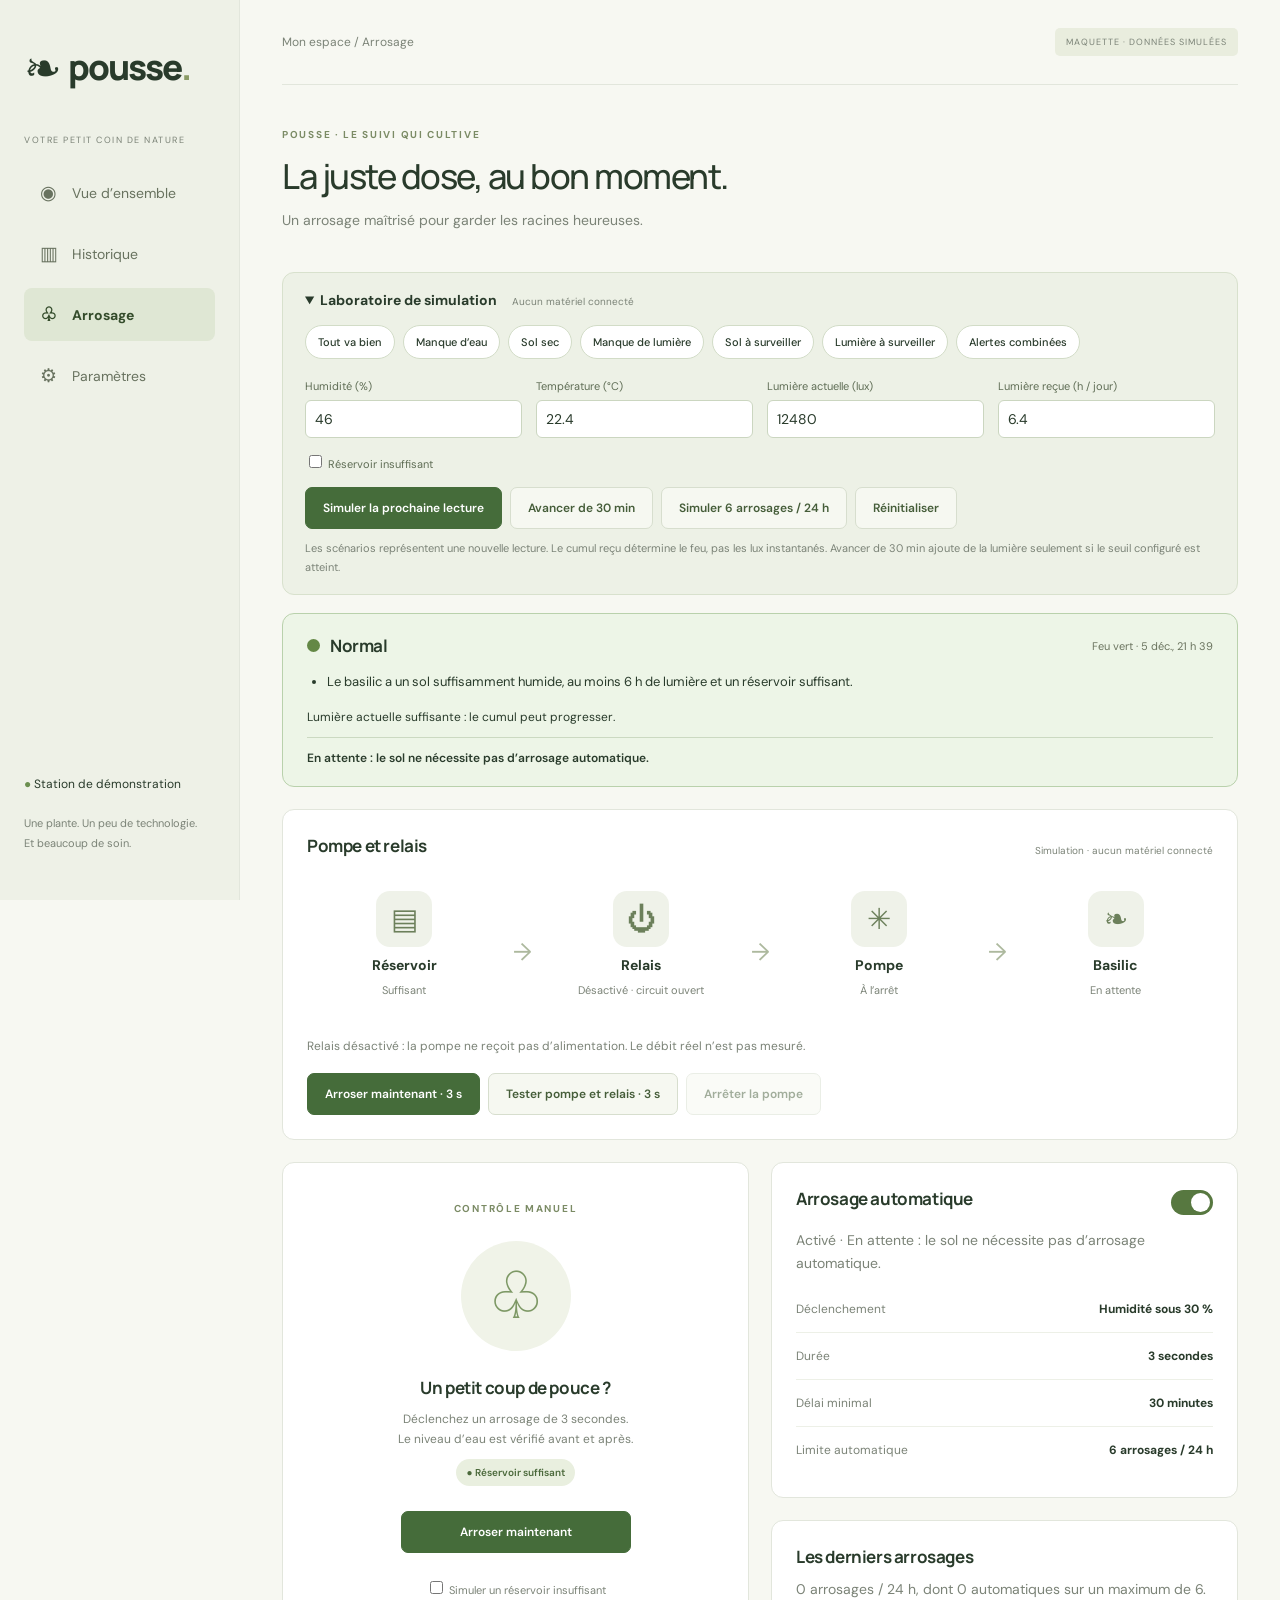
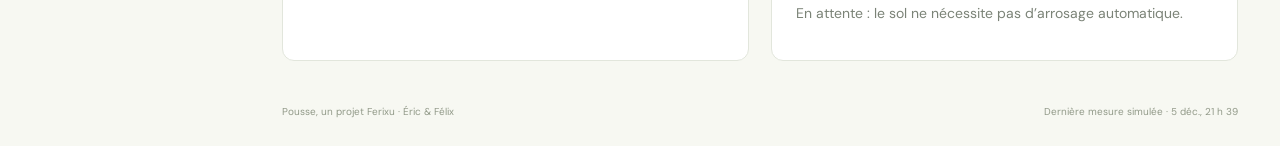
==== maquette/arrosage.html @ beaac953 "Maquette" ====
<!doctype html><html lang="fr-CA"><head><meta charset="utf-8"><meta name="viewport" content="width=device-width, initial-scale=1"><title>Pousse · Arrosage</title><link rel="stylesheet" href="style.css"><script src="simulation.js" defer></script><script src="app.js" defer></script></head><body><aside><a class="brand" href="index.html"><span>❧</span> pousse<span class="brand-dot">.</span></a><div class="workspace">VOTRE PETIT COIN DE NATURE</div><nav><a href="index.html" ><span>◉</span>Vue d’ensemble</a><a href="historique.html" ><span>▥</span>Historique</a><a href="arrosage.html" aria-current=page><span>♧</span>Arrosage</a><a href="parametres.html" ><span>⚙</span>Paramètres</a></nav><div class="aside-bottom"><span class="online">●</span> Station de démonstration<p>Une plante. Un peu de technologie.<br>Et beaucoup de soin.</p></div></aside><main><header><span>Mon espace / Arrosage</span><span class="demo">MAQUETTE · DONNÉES SIMULÉES</span></header><div class="heading"><div><span class="eyebrow">POUSSE · LE SUIVI QUI CULTIVE</span><h1>La juste dose, au bon moment.</h1><p>Un arrosage maîtrisé pour garder les racines heureuses.</p></div></div><div class="two"><section class="card watering"><span class="eyebrow">CONTRÔLE MANUEL</span><div class="water-icon">♧</div><h2>Un petit coup de pouce ?</h2><p>Déclenchez un arrosage de 3 secondes.<br>Le niveau d’eau est vérifié avant et après.</p><span class="pill" id="water-state">● Réservoir suffisant</span><button class="button primary" id="water">Arroser maintenant</button><label class="demo-control"><input type="checkbox" id="empty"> Simuler un réservoir insuffisant</label></section><div class="stack"><section class="card"><div class="section-head"><h2>Arrosage automatique</h2><label class="switch"><input type="checkbox" id="auto" checked><span></span><b class="sr">Activer le mode automatique</b></label></div><p id="auto-label">Activé · votre plante est accompagnée.</p><div class="rule"><span>Déclenchement</span><b>Humidité sous 30 %</b></div><div class="rule"><span>Durée</span><b>3 secondes</b></div><div class="rule"><span>Délai minimal</span><b>30 minutes</b></div><div class="rule"><span>Limite automatique</span><b>6 arrosages / 24 h</b></div></section><section class="card"><h2>Les derniers arrosages</h2><div class="rule"><span>Aujourd’hui, 14:30 · automatique</span><b>3 s</b></div><div class="rule"><span>Aujourd’hui, 09:10 · automatique</span><b>3 s</b></div><p id="watering-summary">2 arrosages dans les dernières 24 h.<br>Délai écoulé · prochain arrosage automatique possible.</p></section></div></div><footer><span>Pousse, un projet Ferixu · Éric & Félix</span><span>Dernière mesure simulée · 23 octobre 2026, 18:00</span></footer></main><div id="toast" role="status" aria-live="polite"></div></body></html>
---- maquette/style.css ----
@import url('https://fonts.googleapis.com/css2?family=DM+Sans:wght@400;500;600;700&family=Manrope:wght@400;500;600;700;800&display=swap');
:root{--bg:#f7f8f2;--ink:#293b2b;--muted:#7b8377;--line:#e2e6dc;--green:#456c3a}*{box-sizing:border-box}body{margin:0;background:var(--bg);color:var(--ink);font:14px 'DM Sans',Arial,sans-serif}aside{position:fixed;inset:0 auto 0 0;width:240px;background:#eef1e7;border-right:1px solid var(--line);padding:36px 24px;display:flex;flex-direction:column}.brand{text-decoration:none;color:var(--ink);font:800 35px Manrope,Arial;letter-spacing:-2px;display:flex;align-items:center;gap:8px}.brand>span:first-child{font-size:45px;font-weight:400}.brand-dot{color:#8a9b65;margin-left:-8px}.workspace{font-size:9px;letter-spacing:1.5px;margin:36px 0 20px;color:var(--muted)}nav{display:grid;gap:8px}nav a{padding:14px 16px;color:#68725f;text-decoration:none;border-radius:8px;display:flex;gap:12px;align-items:center}nav a[aria-current]{background:#dfe7d4;color:#344c2b;font-weight:700}nav a:hover{background:#e4e9dc}nav span{font-size:19px;width:20px}.aside-bottom{margin-top:auto;font-size:12px}.aside-bottom p{font-size:11px;line-height:1.8;color:var(--muted);margin-top:22px}.online{color:#6b8f50}main{margin-left:240px;padding:0 42px;max-width:1700px}header{height:85px;border-bottom:1px solid var(--line);display:flex;justify-content:space-between;align-items:center;color:var(--muted);font-size:12px}.demo{font-size:9px;letter-spacing:1px;background:#e9edde;padding:8px 11px;border-radius:5px}.heading{padding:39px 0 29px}.eyebrow{font-size:10px;font-weight:700;letter-spacing:1.7px;color:#7b8b65}h1{font:500 clamp(26px,2.7vw,39px)/1.25 Manrope,Arial;letter-spacing:-1.5px;margin:12px 0}p{color:var(--muted);line-height:1.7;margin:10px 0}h2{font:700 17px Manrope,Arial;letter-spacing:-.4px;margin:0 0 9px}.overview{display:grid;grid-template-columns:1fr 1.15fr;gap:22px}.plant-card{background:#e6ebd9;border:1px solid #dce3ce;border-radius:14px;position:relative;min-height:340px;padding:28px;overflow:hidden}.plant-card h2{font-size:24px;margin:12px 0 18px}.plant-card p{font-size:13px;margin-top:23px;position:relative;z-index:1}.plant-card svg{position:absolute;width:65%;height:100%;right:-20px;bottom:5px}.plant-card>div:first-child{position:relative;z-index:1}.plant-bottom{position:absolute;bottom:0;left:0;right:0;padding:15px 25px;background:#dfe6d1;display:flex;justify-content:space-between;font-size:10px;color:#6f7d60}.pill{display:inline-block;font-size:10px;font-weight:600;background:#e9efdf;color:#4b693b;padding:7px 10px;border-radius:20px}.plant-card .pill{background:#f4f6eb}.metrics{display:grid;grid-template-columns:1fr 1fr;gap:18px}.card{background:#fff;border:1px solid var(--line);border-radius:12px;padding:24px;min-width:0}.label{color:#747f6c;font-size:12px;display:block}.metrics strong{display:block;font:500 36px Manrope,Arial;letter-spacing:-1.5px;margin:14px 0 10px}.metrics strong small{font-size:17px;letter-spacing:0;color:#89917f}.metrics strong.word{font-size:25px;margin:22px 0 17px}.metrics p{font-size:10px;margin-bottom:0}.meter{height:6px;background:#eef1e8;border-radius:4px;overflow:hidden}.meter i{height:100%;display:block;background:#869c67;border-radius:4px}.two{display:grid;grid-template-columns:1fr 1fr;gap:22px;margin-top:22px}.section-head{display:flex;justify-content:space-between;align-items:center;gap:12px}.section-head>span{font-size:10px;color:var(--muted)}.sun-total{display:flex;align-items:center;gap:14px;margin:22px 0;color:#96a370}.sun-total b{font:500 28px Manrope,Arial;color:var(--ink)}.sun-total span{font-size:11px;color:var(--muted)}.two>.card>p{font-size:12px}.button{font:600 12px 'DM Sans',Arial;border:1px solid #d7dece;background:#f6f8f1;border-radius:7px;padding:12px 17px;color:#455d39;text-decoration:none;cursor:pointer;display:inline-block}.button:hover{background:#e8efdf}.primary{background:var(--green);color:#fff;border-color:var(--green)}.primary:hover{background:#36572d}button:disabled{opacity:.5;cursor:wait}footer{display:flex;justify-content:space-between;font-size:10px;color:#919988;padding:28px 0;margin-top:16px}a:focus-visible,button:focus-visible,input:focus-visible{outline:3px solid #b28c54;outline-offset:4px}.chart{margin-top:20px}.chart svg{width:100%;display:block;margin-top:12px}.legend{display:flex;gap:20px;color:#537743;font-size:11px}.legend .orange{color:#c88b5c}.toolbar{margin-bottom:20px}.toolbar>span{font-size:12px}.history{grid-template-columns:1.2fr 1fr}.bars{height:195px;display:flex;align-items:flex-end;justify-content:space-between;gap:8px;padding-top:15px}.bars>div{display:flex;align-items:center;flex-direction:column;gap:8px;flex:1;font-size:10px;color:var(--muted)}.bars i{background:#b8c79c;width:65%;border-radius:4px 4px 0 0}.bars>div:last-child i{background:#587943}.stack{display:grid;gap:22px}.watering{text-align:center;padding-top:35px}.water-icon{font-size:65px;color:#7d9865;background:#f0f3e8;width:110px;height:110px;line-height:110px;margin:25px auto;border-radius:50%}.watering .primary{display:block;margin:25px auto 20px;min-width:230px}.demo-control{font-size:11px;color:var(--muted);display:block;margin-top:25px}.rule{display:flex;justify-content:space-between;gap:16px;align-items:center;padding:15px 0;border-bottom:1px solid #edf0e7;font-size:12px}.rule:last-child{border:0}.rule>span{color:var(--muted)}.rule p{margin:5px 0 0;font-size:11px}.switch input{position:absolute;opacity:0}.switch>span{display:block;width:42px;height:25px;background:#b7beb0;border-radius:20px;padding:3px;cursor:pointer}.switch>span:before{content:'';display:block;background:white;width:19px;height:19px;border-radius:50%;transition:transform .2s}.switch input:checked+span{background:#577840}.switch input:checked+span:before{transform:translateX(17px)}.switch input:focus-visible+span{outline:3px solid #b28c54}.sr{position:absolute;width:1px;height:1px;overflow:hidden;clip:rect(0,0,0,0)}form label{display:block;font-size:13px;margin:25px 0}form label span{float:right;color:var(--muted);font-size:10px}form input{display:block;width:100%;border:1px solid #dce2d4;border-radius:6px;padding:13px;margin-top:10px;font:16px 'DM Sans';color:var(--ink);background:#fafbf7}form button{margin-top:8px}.traffic{display:flex;gap:10px;justify-content:center;margin-top:18px}.traffic i{width:18px;height:18px;background:#e2e5df;border-radius:50%}.traffic i.active:nth-child(1){background:#648846}.traffic i.active:nth-child(2){background:#e2ba56}.traffic i.active:nth-child(3){background:#c76951}#toast{position:fixed;bottom:25px;left:calc(50% + 100px);transform:translateX(-50%);background:#293b2b;color:white;border-radius:8px;padding:15px 22px;max-width:90vw;box-shadow:0 5px 25px #20301822;display:none;z-index:10}#toast.visible{display:block}@media(min-width:1500px){main{padding:0 65px}.plant-card{min-height:370px}}@media(max-width:1100px){aside{width:205px;padding:28px 18px}main{margin-left:205px;padding:0 25px}.overview{grid-template-columns:1fr}.plant-card{min-height:300px}.plant-card svg{width:50%}.metrics{grid-template-columns:repeat(4,1fr)}.metrics .card{padding:17px}.metrics strong{font-size:28px}.metrics strong.word{font-size:19px}.history{grid-template-columns:1fr}.sun-total{flex-wrap:wrap}.two .section-head{flex-wrap:wrap}}@media(max-width:720px){aside{position:static;width:100%;padding:14px 20px;border-right:0;border-bottom:1px solid var(--line)}.brand{font-size:27px}.brand>span:first-child{font-size:30px}.workspace,.aside-bottom{display:none}nav{display:flex;gap:4px;justify-content:space-between;margin-top:14px}nav a{padding:10px 7px;font-size:11px;gap:5px}nav span{font-size:14px;width:auto}main{margin-left:0;padding:0 18px}header{height:60px;font-size:10px}.demo{font-size:7px;padding:6px}.heading{padding:26px 0}h1{font-size:29px;letter-spacing:-1px}.heading p{font-size:12px}.metrics{grid-template-columns:1fr 1fr}.two{grid-template-columns:1fr}.plant-card{padding:22px;min-height:330px}.plant-card svg{width:70%;right:-45px}.plant-card h2{font-size:22px}.plant-bottom{padding:14px;font-size:9px}.card{padding:20px}footer{gap:15px;font-size:9px;line-height:1.5}#toast{left:50%;width:max-content}.toolbar{align-items:flex-start}.sun-total span{font-size:10px}}
@media(prefers-reduced-motion:reduce){*{transition:none!important}}
.simulator{background:#edf1e6;border:1px solid #d8e1cd;border-radius:12px;padding:18px 22px;margin-bottom:18px}.simulator summary{cursor:pointer;font-weight:700}.simulator summary span{font-size:10px;color:var(--muted);font-weight:400;margin-left:12px}.scenario-buttons,.sim-actions{display:flex;flex-wrap:wrap;gap:8px;margin-top:16px}.scenario-buttons button{border:1px solid #d2dcc7;background:#fff;padding:9px 12px;border-radius:20px;color:var(--ink);font:500 11px 'DM Sans',Arial;cursor:pointer}.scenario-buttons button:hover{background:#dce7d0}.sim-fields{display:grid;grid-template-columns:repeat(4,1fr);gap:14px;margin-top:20px}.sim-fields label{font-size:11px;color:#5f6d55}.sim-fields input[type=number]{width:100%;display:block;padding:9px;margin-top:7px;border:1px solid #cbd6c0;background:#fff;border-radius:6px;color:var(--ink);font:14px 'DM Sans',Arial}.sim-check{grid-column:1/-1}.simulator>p{font-size:11px;margin-bottom:0}.state-banner{border:1px solid #b9d1ac;background:#edf5e7;border-radius:12px;padding:20px 24px;margin-bottom:22px}.state-title{display:flex;gap:10px;align-items:center;flex-wrap:wrap}.state-title h2{margin:0}.state-title>span:last-child{margin-left:auto;font-size:11px;color:#6b745f}.state-dot{width:13px;height:13px;border-radius:50%;background:#648846}.state-banner ul{padding-left:20px;font-size:13px;line-height:1.8}.state-banner p{font-size:12px;color:inherit}.pump-state{font-size:12px;border-top:1px solid #cbd9c1;padding-top:12px;font-weight:600}body[data-state=red] .state-banner{background:#fff0eb;border-color:#e5b5a6}body[data-state=red] .state-dot{background:#c36147}body[data-state=yellow] .state-banner{background:#fff8df;border-color:#e0ce8b}body[data-state=yellow] .state-dot{background:#cba338}body[data-state=red] .plant-card{background:#f1dfd3;border-color:#e3cabd}body[data-state=red] .plant-card .pill{background:#ffe9df;color:#9c4835}body[data-state=red] .plant-bottom{background:#e9d4c5}body[data-state=red] .plant-card svg{filter:saturate(.6)}body[data-state=yellow] .plant-card{background:#f0edd4}body[data-state=yellow] .plant-card .pill{background:#fff6d2;color:#86661f}body[data-state=yellow] .plant-bottom{background:#e8e2bf}.button:disabled{cursor:not-allowed}@media(max-width:720px){.sim-fields{grid-template-columns:1fr 1fr}.state-title>span:last-child{margin-left:0;width:100%}.simulator{padding:16px}.sim-actions .button{flex:1}.state-banner{padding:18px}}
.actuators{margin-bottom:22px}.actuator-circuit{display:flex;align-items:center;justify-content:space-between;gap:12px;margin:25px 0}.actuator-node{display:flex;flex-direction:column;align-items:center;text-align:center;gap:9px;flex:1}.actuator-node>span:last-child{font-size:11px;color:var(--muted);min-height:28px}.actuator-icon{font-size:29px;background:#eff2e9;color:#6c805b;width:56px;height:56px;line-height:56px;border-radius:14px}.circuit-link{color:#adb99e;font-size:24px}.actuators>p{font-size:12px}.actuators[data-running=true] .circuit-link{color:#477a3b}.actuators[data-running=true] .actuator-icon{background:#dcebd1;color:#416b32}.actuators[data-running=true] .rotor{animation:pump-spin 1.5s linear infinite}.actuators[data-blocked=true] #tank-state,.actuators[data-blocked=true] #pump-state{color:#ad503b}.actuators[data-blocked=true] .circuit-link{color:#c6a59b}@keyframes pump-spin{to{transform:rotate(360deg)}}@media(max-width:720px){.actuator-circuit{gap:3px}.actuator-node b{font-size:12px}.actuator-node>span:last-child{font-size:9px}.circuit-link{font-size:16px}.actuator-icon{width:42px;height:42px;line-height:42px;font-size:24px}}@media(prefers-reduced-motion:reduce){.actuators .rotor{animation:none!important}}
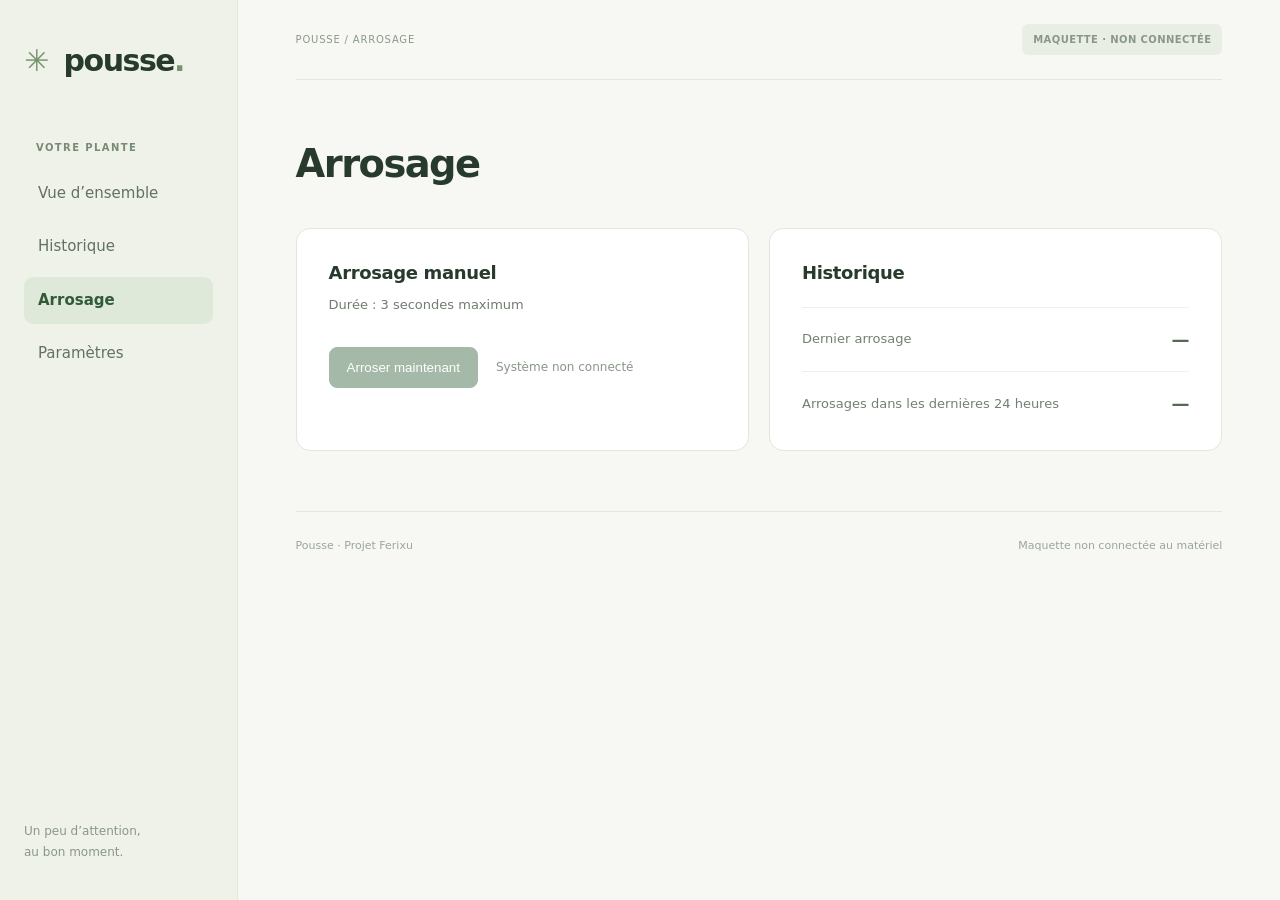
==== commit 7e0c648d: "Nouvelle maquette" ====
--- a/maquette/arrosage.html
+++ b/maquette/arrosage.html
@@ -1 +1,3 @@
-<!doctype html><html lang="fr-CA"><head><meta charset="utf-8"><meta name="viewport" content="width=device-width, initial-scale=1"><title>Pousse · Arrosage</title><link rel="stylesheet" href="style.css"><script src="simulation.js" defer></script><script src="app.js" defer></script></head><body><aside><a class="brand" href="index.html"><span>❧</span> pousse<span class="brand-dot">.</span></a><div class="workspace">VOTRE PETIT COIN DE NATURE</div><nav><a href="index.html" ><span>◉</span>Vue d’ensemble</a><a href="historique.html" ><span>▥</span>Historique</a><a href="arrosage.html" aria-current=page><span>♧</span>Arrosage</a><a href="parametres.html" ><span>⚙</span>Paramètres</a></nav><div class="aside-bottom"><span class="online">●</span> Station de démonstration<p>Une plante. Un peu de technologie.<br>Et beaucoup de soin.</p></div></aside><main><header><span>Mon espace / Arrosage</span><span class="demo">MAQUETTE · DONNÉES SIMULÉES</span></header><div class="heading"><div><span class="eyebrow">POUSSE · LE SUIVI QUI CULTIVE</span><h1>La juste dose, au bon moment.</h1><p>Un arrosage maîtrisé pour garder les racines heureuses.</p></div></div><div class="two"><section class="card watering"><span class="eyebrow">CONTRÔLE MANUEL</span><div class="water-icon">♧</div><h2>Un petit coup de pouce ?</h2><p>Déclenchez un arrosage de 3 secondes.<br>Le niveau d’eau est vérifié avant et après.</p><span class="pill" id="water-state">● Réservoir suffisant</span><button class="button primary" id="water">Arroser maintenant</button><label class="demo-control"><input type="checkbox" id="empty"> Simuler un réservoir insuffisant</label></section><div class="stack"><section class="card"><div class="section-head"><h2>Arrosage automatique</h2><label class="switch"><input type="checkbox" id="auto" checked><span></span><b class="sr">Activer le mode automatique</b></label></div><p id="auto-label">Activé · votre plante est accompagnée.</p><div class="rule"><span>Déclenchement</span><b>Humidité sous 30 %</b></div><div class="rule"><span>Durée</span><b>3 secondes</b></div><div class="rule"><span>Délai minimal</span><b>30 minutes</b></div><div class="rule"><span>Limite automatique</span><b>6 arrosages / 24 h</b></div></section><section class="card"><h2>Les derniers arrosages</h2><div class="rule"><span>Aujourd’hui, 14:30 · automatique</span><b>3 s</b></div><div class="rule"><span>Aujourd’hui, 09:10 · automatique</span><b>3 s</b></div><p id="watering-summary">2 arrosages dans les dernières 24 h.<br>Délai écoulé · prochain arrosage automatique possible.</p></section></div></div><footer><span>Pousse, un projet Ferixu · Éric & Félix</span><span>Dernière mesure simulée · 23 octobre 2026, 18:00</span></footer></main><div id="toast" role="status" aria-live="polite"></div></body></html>+<!doctype html>
+<html lang="fr-CA"><head><meta charset="utf-8"><meta name="viewport" content="width=device-width, initial-scale=1"><title>Pousse · Arrosage</title><link rel="stylesheet" href="style.css"></head>
+<body><aside><a class="brand" href="index.html"><span>✳</span> pousse<span class="brand-dot">.</span></a><p class="nav-label">VOTRE PLANTE</p><nav aria-label="Navigation principale"><a href="index.html">Vue d’ensemble</a><a href="historique.html">Historique</a><a href="arrosage.html" aria-current="page">Arrosage</a><a href="parametres.html">Paramètres</a></nav><div class="aside-bottom">Un peu d’attention,<br>au bon moment.</div></aside><main><header><span>POUSSE / ARROSAGE</span><span class="demo">MAQUETTE · NON CONNECTÉE</span></header><div class="heading"><div><h1>Arrosage</h1></div></div><div class="watering-layout"><section class="card watering-action"><h2>Arrosage manuel</h2><p>Durée : 3 secondes maximum</p><div class="watering-controls"><button class="button primary" disabled>Arroser maintenant</button><span class="watering-offline">Système non connecté</span></div></section><section class="card watering-activity"><h2>Historique</h2><div class="activity-row"><span>Dernier arrosage</span><strong>—</strong></div><div class="activity-row"><span>Arrosages dans les dernières 24 heures</span><strong>—</strong></div></section></div><footer>Pousse · Projet Ferixu <span>Maquette non connectée au matériel</span></footer></main></body></html>
--- a/maquette/style.css
+++ b/maquette/style.css
@@ -1,5 +1,4 @@
-@import url('https://fonts.googleapis.com/css2?family=DM+Sans:wght@400;500;600;700&family=Manrope:wght@400;500;600;700;800&display=swap');
-:root{--bg:#f7f8f2;--ink:#293b2b;--muted:#7b8377;--line:#e2e6dc;--green:#456c3a}*{box-sizing:border-box}body{margin:0;background:var(--bg);color:var(--ink);font:14px 'DM Sans',Arial,sans-serif}aside{position:fixed;inset:0 auto 0 0;width:240px;background:#eef1e7;border-right:1px solid var(--line);padding:36px 24px;display:flex;flex-direction:column}.brand{text-decoration:none;color:var(--ink);font:800 35px Manrope,Arial;letter-spacing:-2px;display:flex;align-items:center;gap:8px}.brand>span:first-child{font-size:45px;font-weight:400}.brand-dot{color:#8a9b65;margin-left:-8px}.workspace{font-size:9px;letter-spacing:1.5px;margin:36px 0 20px;color:var(--muted)}nav{display:grid;gap:8px}nav a{padding:14px 16px;color:#68725f;text-decoration:none;border-radius:8px;display:flex;gap:12px;align-items:center}nav a[aria-current]{background:#dfe7d4;color:#344c2b;font-weight:700}nav a:hover{background:#e4e9dc}nav span{font-size:19px;width:20px}.aside-bottom{margin-top:auto;font-size:12px}.aside-bottom p{font-size:11px;line-height:1.8;color:var(--muted);margin-top:22px}.online{color:#6b8f50}main{margin-left:240px;padding:0 42px;max-width:1700px}header{height:85px;border-bottom:1px solid var(--line);display:flex;justify-content:space-between;align-items:center;color:var(--muted);font-size:12px}.demo{font-size:9px;letter-spacing:1px;background:#e9edde;padding:8px 11px;border-radius:5px}.heading{padding:39px 0 29px}.eyebrow{font-size:10px;font-weight:700;letter-spacing:1.7px;color:#7b8b65}h1{font:500 clamp(26px,2.7vw,39px)/1.25 Manrope,Arial;letter-spacing:-1.5px;margin:12px 0}p{color:var(--muted);line-height:1.7;margin:10px 0}h2{font:700 17px Manrope,Arial;letter-spacing:-.4px;margin:0 0 9px}.overview{display:grid;grid-template-columns:1fr 1.15fr;gap:22px}.plant-card{background:#e6ebd9;border:1px solid #dce3ce;border-radius:14px;position:relative;min-height:340px;padding:28px;overflow:hidden}.plant-card h2{font-size:24px;margin:12px 0 18px}.plant-card p{font-size:13px;margin-top:23px;position:relative;z-index:1}.plant-card svg{position:absolute;width:65%;height:100%;right:-20px;bottom:5px}.plant-card>div:first-child{position:relative;z-index:1}.plant-bottom{position:absolute;bottom:0;left:0;right:0;padding:15px 25px;background:#dfe6d1;display:flex;justify-content:space-between;font-size:10px;color:#6f7d60}.pill{display:inline-block;font-size:10px;font-weight:600;background:#e9efdf;color:#4b693b;padding:7px 10px;border-radius:20px}.plant-card .pill{background:#f4f6eb}.metrics{display:grid;grid-template-columns:1fr 1fr;gap:18px}.card{background:#fff;border:1px solid var(--line);border-radius:12px;padding:24px;min-width:0}.label{color:#747f6c;font-size:12px;display:block}.metrics strong{display:block;font:500 36px Manrope,Arial;letter-spacing:-1.5px;margin:14px 0 10px}.metrics strong small{font-size:17px;letter-spacing:0;color:#89917f}.metrics strong.word{font-size:25px;margin:22px 0 17px}.metrics p{font-size:10px;margin-bottom:0}.meter{height:6px;background:#eef1e8;border-radius:4px;overflow:hidden}.meter i{height:100%;display:block;background:#869c67;border-radius:4px}.two{display:grid;grid-template-columns:1fr 1fr;gap:22px;margin-top:22px}.section-head{display:flex;justify-content:space-between;align-items:center;gap:12px}.section-head>span{font-size:10px;color:var(--muted)}.sun-total{display:flex;align-items:center;gap:14px;margin:22px 0;color:#96a370}.sun-total b{font:500 28px Manrope,Arial;color:var(--ink)}.sun-total span{font-size:11px;color:var(--muted)}.two>.card>p{font-size:12px}.button{font:600 12px 'DM Sans',Arial;border:1px solid #d7dece;background:#f6f8f1;border-radius:7px;padding:12px 17px;color:#455d39;text-decoration:none;cursor:pointer;display:inline-block}.button:hover{background:#e8efdf}.primary{background:var(--green);color:#fff;border-color:var(--green)}.primary:hover{background:#36572d}button:disabled{opacity:.5;cursor:wait}footer{display:flex;justify-content:space-between;font-size:10px;color:#919988;padding:28px 0;margin-top:16px}a:focus-visible,button:focus-visible,input:focus-visible{outline:3px solid #b28c54;outline-offset:4px}.chart{margin-top:20px}.chart svg{width:100%;display:block;margin-top:12px}.legend{display:flex;gap:20px;color:#537743;font-size:11px}.legend .orange{color:#c88b5c}.toolbar{margin-bottom:20px}.toolbar>span{font-size:12px}.history{grid-template-columns:1.2fr 1fr}.bars{height:195px;display:flex;align-items:flex-end;justify-content:space-between;gap:8px;padding-top:15px}.bars>div{display:flex;align-items:center;flex-direction:column;gap:8px;flex:1;font-size:10px;color:var(--muted)}.bars i{background:#b8c79c;width:65%;border-radius:4px 4px 0 0}.bars>div:last-child i{background:#587943}.stack{display:grid;gap:22px}.watering{text-align:center;padding-top:35px}.water-icon{font-size:65px;color:#7d9865;background:#f0f3e8;width:110px;height:110px;line-height:110px;margin:25px auto;border-radius:50%}.watering .primary{display:block;margin:25px auto 20px;min-width:230px}.demo-control{font-size:11px;color:var(--muted);display:block;margin-top:25px}.rule{display:flex;justify-content:space-between;gap:16px;align-items:center;padding:15px 0;border-bottom:1px solid #edf0e7;font-size:12px}.rule:last-child{border:0}.rule>span{color:var(--muted)}.rule p{margin:5px 0 0;font-size:11px}.switch input{position:absolute;opacity:0}.switch>span{display:block;width:42px;height:25px;background:#b7beb0;border-radius:20px;padding:3px;cursor:pointer}.switch>span:before{content:'';display:block;background:white;width:19px;height:19px;border-radius:50%;transition:transform .2s}.switch input:checked+span{background:#577840}.switch input:checked+span:before{transform:translateX(17px)}.switch input:focus-visible+span{outline:3px solid #b28c54}.sr{position:absolute;width:1px;height:1px;overflow:hidden;clip:rect(0,0,0,0)}form label{display:block;font-size:13px;margin:25px 0}form label span{float:right;color:var(--muted);font-size:10px}form input{display:block;width:100%;border:1px solid #dce2d4;border-radius:6px;padding:13px;margin-top:10px;font:16px 'DM Sans';color:var(--ink);background:#fafbf7}form button{margin-top:8px}.traffic{display:flex;gap:10px;justify-content:center;margin-top:18px}.traffic i{width:18px;height:18px;background:#e2e5df;border-radius:50%}.traffic i.active:nth-child(1){background:#648846}.traffic i.active:nth-child(2){background:#e2ba56}.traffic i.active:nth-child(3){background:#c76951}#toast{position:fixed;bottom:25px;left:calc(50% + 100px);transform:translateX(-50%);background:#293b2b;color:white;border-radius:8px;padding:15px 22px;max-width:90vw;box-shadow:0 5px 25px #20301822;display:none;z-index:10}#toast.visible{display:block}@media(min-width:1500px){main{padding:0 65px}.plant-card{min-height:370px}}@media(max-width:1100px){aside{width:205px;padding:28px 18px}main{margin-left:205px;padding:0 25px}.overview{grid-template-columns:1fr}.plant-card{min-height:300px}.plant-card svg{width:50%}.metrics{grid-template-columns:repeat(4,1fr)}.metrics .card{padding:17px}.metrics strong{font-size:28px}.metrics strong.word{font-size:19px}.history{grid-template-columns:1fr}.sun-total{flex-wrap:wrap}.two .section-head{flex-wrap:wrap}}@media(max-width:720px){aside{position:static;width:100%;padding:14px 20px;border-right:0;border-bottom:1px solid var(--line)}.brand{font-size:27px}.brand>span:first-child{font-size:30px}.workspace,.aside-bottom{display:none}nav{display:flex;gap:4px;justify-content:space-between;margin-top:14px}nav a{padding:10px 7px;font-size:11px;gap:5px}nav span{font-size:14px;width:auto}main{margin-left:0;padding:0 18px}header{height:60px;font-size:10px}.demo{font-size:7px;padding:6px}.heading{padding:26px 0}h1{font-size:29px;letter-spacing:-1px}.heading p{font-size:12px}.metrics{grid-template-columns:1fr 1fr}.two{grid-template-columns:1fr}.plant-card{padding:22px;min-height:330px}.plant-card svg{width:70%;right:-45px}.plant-card h2{font-size:22px}.plant-bottom{padding:14px;font-size:9px}.card{padding:20px}footer{gap:15px;font-size:9px;line-height:1.5}#toast{left:50%;width:max-content}.toolbar{align-items:flex-start}.sun-total span{font-size:10px}}
-@media(prefers-reduced-motion:reduce){*{transition:none!important}}
-.simulator{background:#edf1e6;border:1px solid #d8e1cd;border-radius:12px;padding:18px 22px;margin-bottom:18px}.simulator summary{cursor:pointer;font-weight:700}.simulator summary span{font-size:10px;color:var(--muted);font-weight:400;margin-left:12px}.scenario-buttons,.sim-actions{display:flex;flex-wrap:wrap;gap:8px;margin-top:16px}.scenario-buttons button{border:1px solid #d2dcc7;background:#fff;padding:9px 12px;border-radius:20px;color:var(--ink);font:500 11px 'DM Sans',Arial;cursor:pointer}.scenario-buttons button:hover{background:#dce7d0}.sim-fields{display:grid;grid-template-columns:repeat(4,1fr);gap:14px;margin-top:20px}.sim-fields label{font-size:11px;color:#5f6d55}.sim-fields input[type=number]{width:100%;display:block;padding:9px;margin-top:7px;border:1px solid #cbd6c0;background:#fff;border-radius:6px;color:var(--ink);font:14px 'DM Sans',Arial}.sim-check{grid-column:1/-1}.simulator>p{font-size:11px;margin-bottom:0}.state-banner{border:1px solid #b9d1ac;background:#edf5e7;border-radius:12px;padding:20px 24px;margin-bottom:22px}.state-title{display:flex;gap:10px;align-items:center;flex-wrap:wrap}.state-title h2{margin:0}.state-title>span:last-child{margin-left:auto;font-size:11px;color:#6b745f}.state-dot{width:13px;height:13px;border-radius:50%;background:#648846}.state-banner ul{padding-left:20px;font-size:13px;line-height:1.8}.state-banner p{font-size:12px;color:inherit}.pump-state{font-size:12px;border-top:1px solid #cbd9c1;padding-top:12px;font-weight:600}body[data-state=red] .state-banner{background:#fff0eb;border-color:#e5b5a6}body[data-state=red] .state-dot{background:#c36147}body[data-state=yellow] .state-banner{background:#fff8df;border-color:#e0ce8b}body[data-state=yellow] .state-dot{background:#cba338}body[data-state=red] .plant-card{background:#f1dfd3;border-color:#e3cabd}body[data-state=red] .plant-card .pill{background:#ffe9df;color:#9c4835}body[data-state=red] .plant-bottom{background:#e9d4c5}body[data-state=red] .plant-card svg{filter:saturate(.6)}body[data-state=yellow] .plant-card{background:#f0edd4}body[data-state=yellow] .plant-card .pill{background:#fff6d2;color:#86661f}body[data-state=yellow] .plant-bottom{background:#e8e2bf}.button:disabled{cursor:not-allowed}@media(max-width:720px){.sim-fields{grid-template-columns:1fr 1fr}.state-title>span:last-child{margin-left:0;width:100%}.simulator{padding:16px}.sim-actions .button{flex:1}.state-banner{padding:18px}}
-.actuators{margin-bottom:22px}.actuator-circuit{display:flex;align-items:center;justify-content:space-between;gap:12px;margin:25px 0}.actuator-node{display:flex;flex-direction:column;align-items:center;text-align:center;gap:9px;flex:1}.actuator-node>span:last-child{font-size:11px;color:var(--muted);min-height:28px}.actuator-icon{font-size:29px;background:#eff2e9;color:#6c805b;width:56px;height:56px;line-height:56px;border-radius:14px}.circuit-link{color:#adb99e;font-size:24px}.actuators>p{font-size:12px}.actuators[data-running=true] .circuit-link{color:#477a3b}.actuators[data-running=true] .actuator-icon{background:#dcebd1;color:#416b32}.actuators[data-running=true] .rotor{animation:pump-spin 1.5s linear infinite}.actuators[data-blocked=true] #tank-state,.actuators[data-blocked=true] #pump-state{color:#ad503b}.actuators[data-blocked=true] .circuit-link{color:#c6a59b}@keyframes pump-spin{to{transform:rotate(360deg)}}@media(max-width:720px){.actuator-circuit{gap:3px}.actuator-node b{font-size:12px}.actuator-node>span:last-child{font-size:9px}.circuit-link{font-size:16px}.actuator-icon{width:42px;height:42px;line-height:42px;font-size:24px}}@media(prefers-reduced-motion:reduce){.actuators .rotor{animation:none!important}}
+:root{--bg:#f7f8f3;--ink:#273a2c;--muted:#6f7c6e;--line:#e1e7dc;--green:#406e4a}*{box-sizing:border-box}body{margin:0;background:var(--bg);color:var(--ink);font:15px/1.55 system-ui,-apple-system,BlinkMacSystemFont,"Segoe UI",sans-serif}aside{position:fixed;inset:0 auto 0 0;width:238px;padding:38px 24px;background:#eef2e9;border-right:1px solid var(--line);display:flex;flex-direction:column}.brand{color:var(--ink);text-decoration:none;font-size:30px;font-weight:750;letter-spacing:-1.5px}.brand span:first-child{color:#77946d;margin-right:7px}.brand-dot{color:#77946d}.nav-label,.eyebrow{font-size:10px;font-weight:750;letter-spacing:.14em;color:#788b75}.nav-label{margin:55px 12px 15px}nav{display:grid;gap:6px}nav a{padding:12px 14px;text-decoration:none;color:#637163;border-radius:9px}nav a:hover,nav a[aria-current]{background:#dfe9d9;color:#315a39}nav a[aria-current]{font-weight:700}.aside-bottom{margin-top:auto;color:#8a9787;font-size:12px;line-height:1.7}main{max-width:1600px;margin-left:238px;padding:0 clamp(25px,4.5vw,72px)}header{height:80px;border-bottom:1px solid var(--line);display:flex;align-items:center;justify-content:space-between;color:#8a9787;font-size:10px;letter-spacing:.08em}.demo{background:#e9eee5;padding:8px 11px;border-radius:6px;font-weight:700;letter-spacing:.04em}.heading{padding:52px 0 30px}h1,h2,h3,p{margin:0}h1{font-size:clamp(32px,3vw,44px);line-height:1.15;letter-spacing:-.04em;font-weight:650;margin:10px 0 12px}h2{font-size:21px;line-height:1.3;letter-spacing:-.02em}h3{font-size:15px}p{color:var(--muted)}.heading p:last-child{font-size:15px}.notice{display:flex;gap:14px;align-items:flex-start;background:#edf3e9;border:1px solid #dce9d6;border-radius:12px;padding:17px 20px}.notice p{font-size:13px;color:#63755f}.notice strong{color:#3e5b40}.notice-icon{display:grid;place-items:center;width:21px;height:21px;border:1px solid #a5b99d;border-radius:50%;font-size:12px;color:#66805e;flex:none}.section{margin-top:38px}.section-title{display:flex;justify-content:space-between;align-items:end;gap:20px;margin-bottom:18px}.section-title h2{margin-top:5px}.subtle{font-size:12px;color:#8a9787}.metrics{display:grid;grid-template-columns:repeat(4,minmax(0,1fr));gap:16px}.card{background:white;border:1px solid var(--line);border-radius:14px;padding:26px}.metric{min-height:193px}.metric-icon{display:grid;place-items:center;width:36px;height:36px;border-radius:10px;background:#eef4eb;color:#66855e;font-size:20px;margin-bottom:20px}.metric h3{font-size:13px;font-weight:600;color:#697b69}.metric strong{display:block;font-size:32px;font-weight:600;line-height:1.1;margin:12px 0}.metric small,.big small{font-size:15px;color:#99a496;font-weight:500}.metric p{font-size:12px}.word{font-size:25px!important}.two,.history-grid{display:grid;grid-template-columns:1fr 1fr;gap:18px}.feature{padding:30px;min-height:215px}.feature h2,.card>.eyebrow+h2{margin:8px 0 12px}.feature p:not(.eyebrow){max-width:470px;font-size:14px}.legend{display:flex;flex-wrap:wrap;gap:20px;margin-top:25px;font-size:12px;color:#788679}.legend span{display:flex;align-items:center;gap:7px}.dot{width:8px;height:8px;border-radius:50%;display:inline-block}.green{background:#779a6b}.yellow{background:#d3b45f}.red{background:#cb8270}.orange{background:#c9906e}.big{font-size:34px}.progress{height:6px;background:#eef2eb;border-radius:5px;margin:25px 0 12px}.row-card{display:flex;justify-content:space-between;align-items:center;gap:20px}.row-card p:last-child{font-size:13px}.button{display:inline-flex;justify-content:center;gap:20px;align-items:center;padding:12px 17px;background:#f3f7f0;border:1px solid #dce7d6;border-radius:8px;color:#3b6543;text-decoration:none;font:600 13px inherit;white-space:nowrap}.button:hover:not(:disabled){background:#e7f0e2}.button.primary{background:#426f4b;color:white;border-color:#426f4b;margin-top:24px}.button:disabled{opacity:.48;cursor:not-allowed}.history-card{min-width:0}.history-card>p{font-size:13px;margin-top:8px}.empty-chart{height:220px;margin-top:24px;border-left:1px solid #e3e9df;border-bottom:1px solid #e3e9df;background:repeating-linear-gradient(to bottom,transparent 0,transparent 54px,#f0f3ed 55px);display:grid;place-items:center;text-align:center;padding:20px;color:#9aa699;font-size:13px}.empty-row{padding:28px;margin-top:22px;text-align:center;background:#f8faf6;border-radius:9px;color:#8a9787;font-size:13px}.toggle{display:block;margin-top:25px;color:#7e8a7d;font-size:13px}.toggle input{margin-right:8px}.details{display:grid;grid-template-columns:repeat(3,1fr);gap:20px;margin:25px 0}.details div{display:grid;gap:8px}.details span{color:#7e8a7d;font-size:13px}.details strong{font-size:20px}form label{display:block;margin-top:20px;font-size:13px;font-weight:600}form label span{float:right;color:#9aa699;font-weight:400}input[type=number]{display:block;width:100%;padding:12px;margin-top:8px;border:1px solid #e0e7dc;border-radius:8px;background:#f8faf7;font:inherit}.test-row{display:flex;justify-content:space-between;align-items:center;gap:16px;padding:24px 0;border-bottom:1px solid #edf1eb}.test-row:last-child{border-bottom:0}.test-row p{margin-top:6px}footer{display:flex;justify-content:space-between;gap:20px;border-top:1px solid var(--line);margin-top:60px;padding:25px 0 35px;color:#9aa699;font-size:11px}a:focus-visible,button:focus-visible,input:focus-visible{outline:3px solid #aa8b59;outline-offset:3px}@media(max-width:1100px){.metrics{grid-template-columns:repeat(2,1fr)}}@media(max-width:700px){aside{position:static;width:auto;padding:18px 20px;border-right:0;border-bottom:1px solid var(--line)}.brand{font-size:25px}.nav-label,.aside-bottom{display:none}nav{display:flex;overflow-x:auto;margin-top:15px;gap:4px}nav a{white-space:nowrap;font-size:12px;padding:10px}main{margin:0;padding:0 20px}header{height:60px;font-size:9px}.demo{font-size:9px}.heading{padding:36px 0 25px}.section{margin-top:30px}.section-title{align-items:start;flex-direction:column;gap:8px}.two,.history-grid{grid-template-columns:1fr}.card,.feature{padding:22px}.metric{min-height:175px}.metrics{gap:10px}.details{grid-template-columns:1fr;gap:20px}.row-card{align-items:flex-start;flex-direction:column}footer{flex-direction:column;gap:6px}}
+.watering-layout{max-width:760px;display:grid;gap:18px}.watering-action{padding:40px}.watering-symbol{display:grid;place-items:center;width:48px;height:48px;border-radius:14px;background:#edf4e9;color:#6e9169;font-size:28px;margin-bottom:24px}.watering-action h2{margin-bottom:10px}.watering-action p{max-width:440px;font-size:14px}.watering-action .primary{display:flex;width:max-content;margin-top:26px}.watering-offline{display:block;margin-top:12px;color:#899688;font-size:12px}.watering-activity{padding:30px 40px}.watering-activity h2{margin-bottom:15px}.activity-row{display:flex;justify-content:space-between;align-items:center;gap:20px;padding:16px 0;color:#718071;font-size:14px;border-top:1px solid #edf1eb}.activity-row strong{color:#536b54;font-size:18px}@media(max-width:700px){.watering-action,.watering-activity{padding:25px}.activity-row{font-size:13px}}
+.watering-layout{max-width:none;grid-template-columns:minmax(0,1fr) minmax(0,1fr);align-items:stretch;gap:20px}.watering-action,.watering-activity{padding:32px}.watering-action{display:flex;flex-direction:column;align-items:flex-start}.watering-action h2,.watering-activity h2{font-size:18px;margin:0 0 10px}.watering-action p{font-size:13px}.watering-action .primary{margin-top:32px}.watering-offline{margin-top:12px}.watering-activity h2{margin-bottom:22px}.activity-row{padding:18px 0;font-size:13px}.activity-row:last-child{padding-bottom:0}@media(max-width:850px){.watering-layout{grid-template-columns:1fr}.watering-action,.watering-activity{padding:26px}}
+.watering-controls{display:flex;align-items:center;flex-wrap:wrap;gap:12px 18px;margin-top:32px}.watering-controls .primary,.watering-controls .watering-offline{margin:0}
